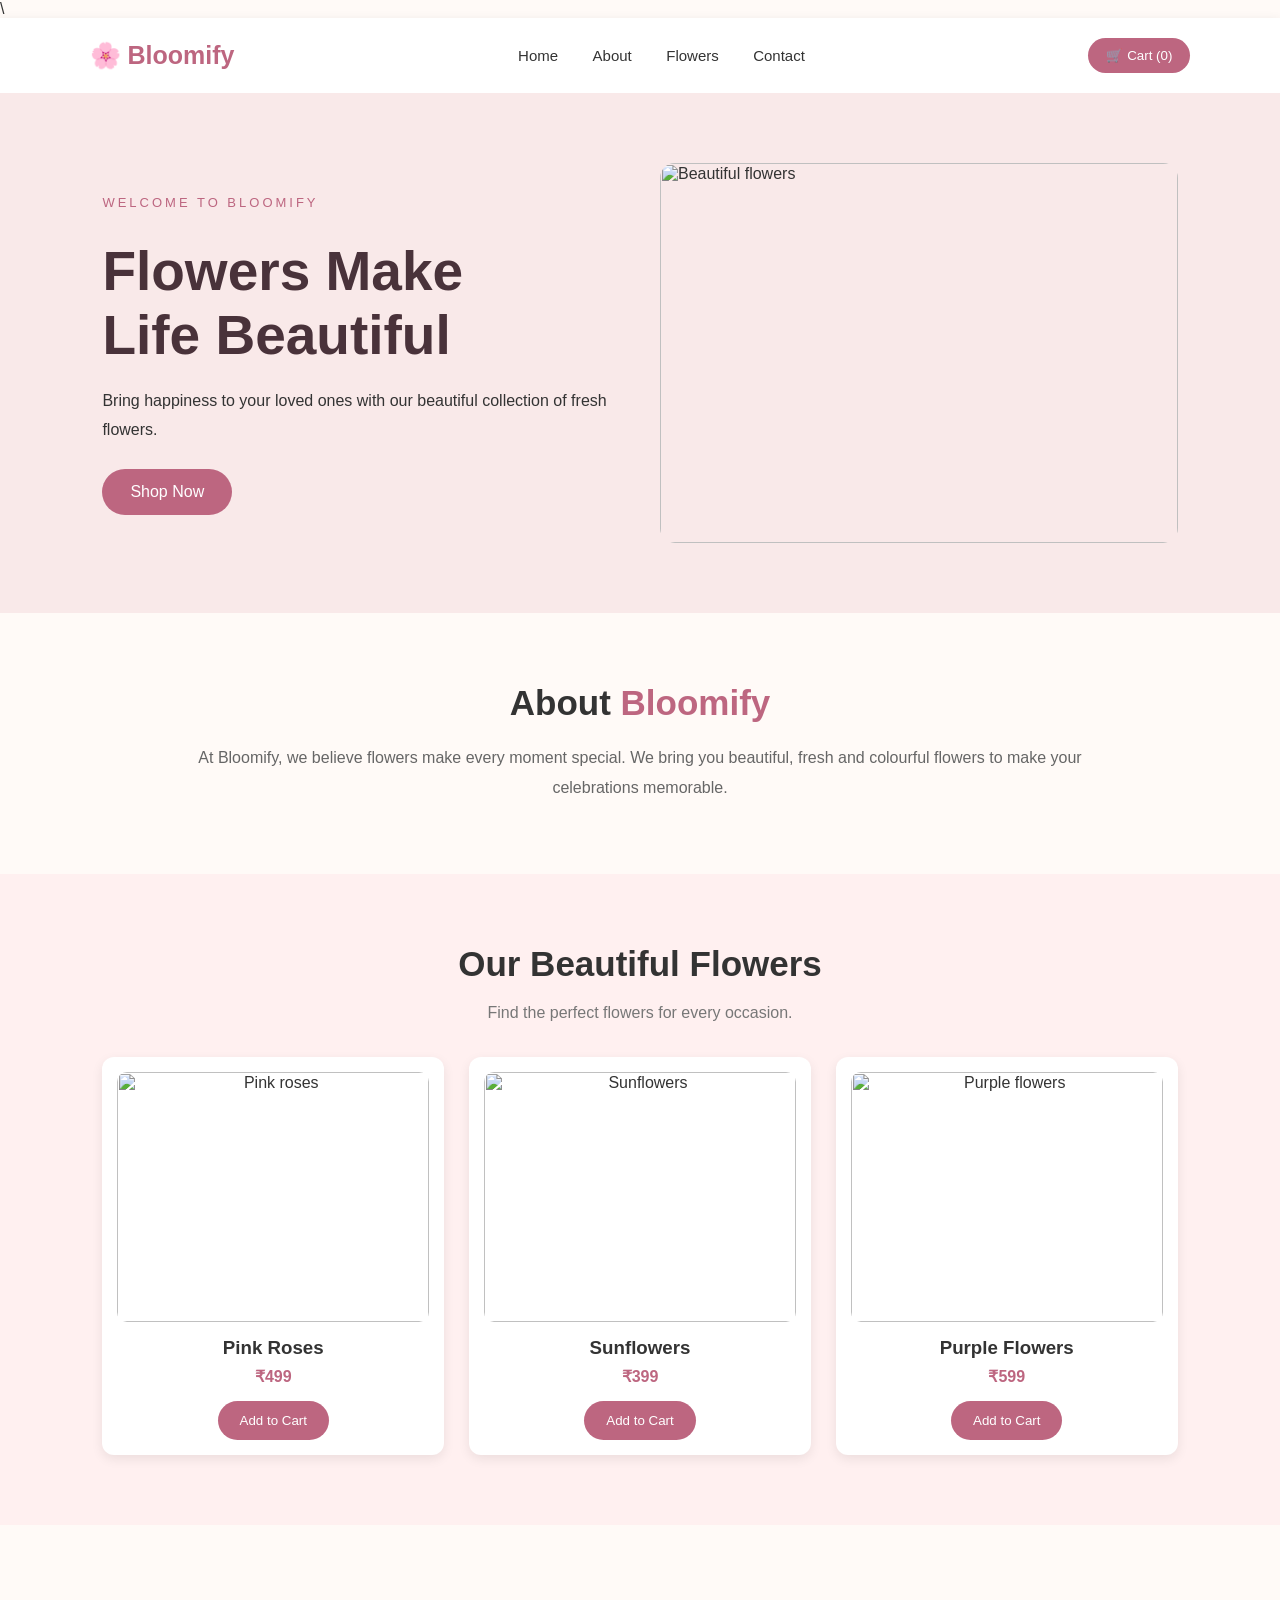
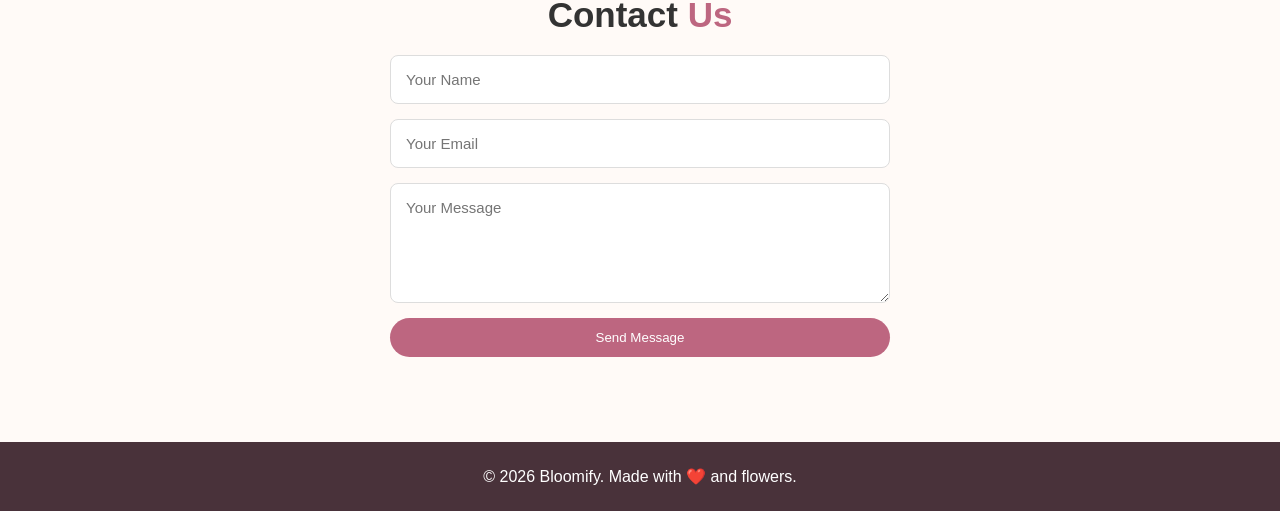
==== index.html @ a0b17ed4 "Initial Bloomify website" ====
\
<!DOCTYPE html>
<html lang="en">
<head>
    <meta charset="UTF-8">
    <meta name="viewport" content="width=device-width, initial-scale=1.0">

    <title>Bloomify - Flower Shop</title>

    <!-- Connect CSS file -->
    <link rel="stylesheet" href="style.css">
</head>

<body>

    <!-- Navigation Bar -->
    <header>
        <div class="logo">🌸 Bloomify</div>

        <nav>
            <a href="#home">Home</a>
            <a href="#about">About</a>
            <a href="#flowers">Flowers</a>
            <a href="#contact">Contact</a>
        </nav>

        <button class="cart-btn" onclick="showCart()">
            🛒 Cart (<span id="cart-count">0</span>)
        </button>
    </header>


    <!-- Hero Section -->
    <section class="hero" id="home">

        <div class="hero-content">
            <p class="small-heading">WELCOME TO BLOOMIFY</p>

            <h1>Flowers Make<br>Life Beautiful</h1>

            <p>
                Bring happiness to your loved ones with
                our beautiful collection of fresh flowers.
            </p>

            <a href="#flowers" class="shop-btn">Shop Now</a>
        </div>

        <div class="hero-image">
            <img
                src="https://images.unsplash.com/photo-1490750967868-88aa4486c946?w=900"
                alt="Beautiful flowers">
        </div>

    </section>


    <!-- About Section -->
    <section class="about" id="about">

        <h2>About <span>Bloomify</span></h2>

        <p>
            At Bloomify, we believe flowers make every moment special.
            We bring you beautiful, fresh and colourful flowers
            to make your celebrations memorable.
        </p>

    </section>


    <!-- Flowers Section -->
    <section class="flowers" id="flowers">

        <h2>Our Beautiful Flowers</h2>

        <p class="section-description">
            Find the perfect flowers for every occasion.
        </p>

        <div class="flower-container">

            <div class="flower-card">
                <img src="https://images.unsplash.com/photo-1494972308805-463bc619d34e?w=600"
                     alt="Pink roses">

                <h3>Pink Roses</h3>
                <p>₹499</p>

                <button onclick="addToCart('Pink Roses', 499)">
                    Add to Cart
                </button>
            </div>


            <div class="flower-card">
                <img src="https://images.unsplash.com/photo-1470252649378-9c29740c9fa8?w=600"
                     alt="Sunflowers">

                <h3>Sunflowers</h3>
                <p>₹399</p>

                <button onclick="addToCart('Sunflowers', 399)">
                    Add to Cart
                </button>
            </div>


            <div class="flower-card">
                <img src="https://images.unsplash.com/photo-1499002238440-d264edd596ec?w=600"
                     alt="Purple flowers">

                <h3>Purple Flowers</h3>
                <p>₹599</p>

                <button onclick="addToCart('Purple Flowers', 599)">
                    Add to Cart
                </button>
            </div>

        </div>

    </section>


    <!-- Contact Section -->
    <section class="contact" id="contact">

        <h2>Contact <span>Us</span></h2>

        <form id="contactForm">

            <input type="text" placeholder="Your Name" required>

            <input type="email" placeholder="Your Email" required>

            <textarea placeholder="Your Message" required></textarea>

            <button type="submit">Send Message</button>

        </form>

        <p id="form-message"></p>

    </section>


    <!-- Footer -->
    <footer>
        <p>© 2026 Bloomify. Made with ❤️ and flowers.</p>
    </footer>


    <!-- Connect JavaScript file -->
    <script src="script.js"></script>

</body>
</html>
---- style.css ----
/* Basic Styling */
* {
    margin: 0;
    padding: 0;
    box-sizing: border-box;
}

html {
    scroll-behavior: smooth;
}

body {
    font-family: Arial, sans-serif;
    background-color: #fffaf7;
    color: #333;
}

/* Navigation Bar */
header {
    display: flex;
    justify-content: space-between;
    align-items: center;
    padding: 20px 7%;
    background-color: white;
    box-shadow: 0 2px 10px rgba(0,0,0,0.08);
}

.logo {
    font-size: 25px;
    font-weight: bold;
    color: #bd6680;
}

nav a {
    text-decoration: none;
    color: #333;
    margin: 0 15px;
    font-size: 15px;
}

nav a:hover {
    color: #bd6680;
}

.cart-btn {
    padding: 10px 18px;
    border: none;
    background-color: #bd6680;
    color: white;
    border-radius: 20px;
    cursor: pointer;
}

/* Hero Section */
.hero {
    display: flex;
    align-items: center;
    justify-content: space-between;
    padding: 70px 8%;
    gap: 40px;
    background-color: #f9e9e9;
}

.hero-content {
    flex: 1;
}

.small-heading {
    color: #bd6680;
    letter-spacing: 3px;
    font-size: 13px;
    margin-bottom: 20px;
}

.hero h1 {
    font-size: 55px;
    color: #49323a;
    margin-bottom: 20px;
}

.hero-content p {
    line-height: 1.8;
    margin-bottom: 25px;
}

.shop-btn {
    display: inline-block;
    background-color: #bd6680;
    color: white;
    padding: 14px 28px;
    text-decoration: none;
    border-radius: 25px;
}

.shop-btn:hover {
    background-color: #93475f;
}

.hero-image {
    flex: 1;
}

.hero-image img {
    width: 100%;
    height: 380px;
    object-fit: cover;
    border-radius: 15px;
}

/* About Section */
.about {
    text-align: center;
    padding: 70px 15%;
}

h2 {
    font-size: 35px;
    margin-bottom: 20px;
}

h2 span {
    color: #bd6680;
}

.about p {
    line-height: 1.9;
    color: #666;
}

/* Flowers Section */
.flowers {
    background-color: #fff0f0;
    padding: 70px 8%;
    text-align: center;
}

.section-description {
    color: #777;
    margin-bottom: 35px;
}

.flower-container {
    display: grid;
    grid-template-columns: repeat(3, 1fr);
    gap: 25px;
}

.flower-card {
    background-color: white;
    padding: 15px;
    border-radius: 12px;
    box-shadow: 0 4px 12px rgba(0,0,0,0.08);
}

.flower-card img {
    width: 100%;
    height: 250px;
    object-fit: cover;
    border-radius: 10px;
}

.flower-card h3 {
    margin: 15px 0 8px;
}

.flower-card p {
    color: #bd6680;
    font-weight: bold;
    margin-bottom: 15px;
}

.flower-card button,
.contact button {
    background-color: #bd6680;
    color: white;
    border: none;
    padding: 12px 22px;
    border-radius: 20px;
    cursor: pointer;
}

.flower-card button:hover,
.contact button:hover {
    background-color: #93475f;
}

/* Contact Section */
.contact {
    text-align: center;
    padding: 70px 10%;
}

.contact form {
    max-width: 500px;
    margin: auto;
    display: flex;
    flex-direction: column;
    gap: 15px;
}

.contact input,
.contact textarea {
    padding: 15px;
    border: 1px solid #ddd;
    border-radius: 8px;
    font-size: 15px;
    font-family: Arial, sans-serif;
}

.contact textarea {
    resize: vertical;
    min-height: 120px;
}

#form-message {
    margin-top: 15px;
    color: #58815c;
}

/* Footer */
footer {
    background-color: #49323a;
    color: white;
    text-align: center;
    padding: 25px;
}

/* Mobile Responsive Design */
@media (max-width: 768px) {

    header {
        flex-wrap: wrap;
        gap: 15px;
    }

    nav {
        order: 3;
        width: 100%;
        display: flex;
        justify-content: center;
        flex-wrap: wrap;
        gap: 10px;
    }

    nav a {
        margin: 5px;
    }

    .hero {
        flex-direction: column;
        text-align: center;
    }

    .hero h1 {
        font-size: 40px;
    }

    .hero-image img {
        height: 280px;
    }

    .flower-container {
        grid-template-columns: 1fr;
    }

    .about {
        padding: 60px 8%;
    }
}
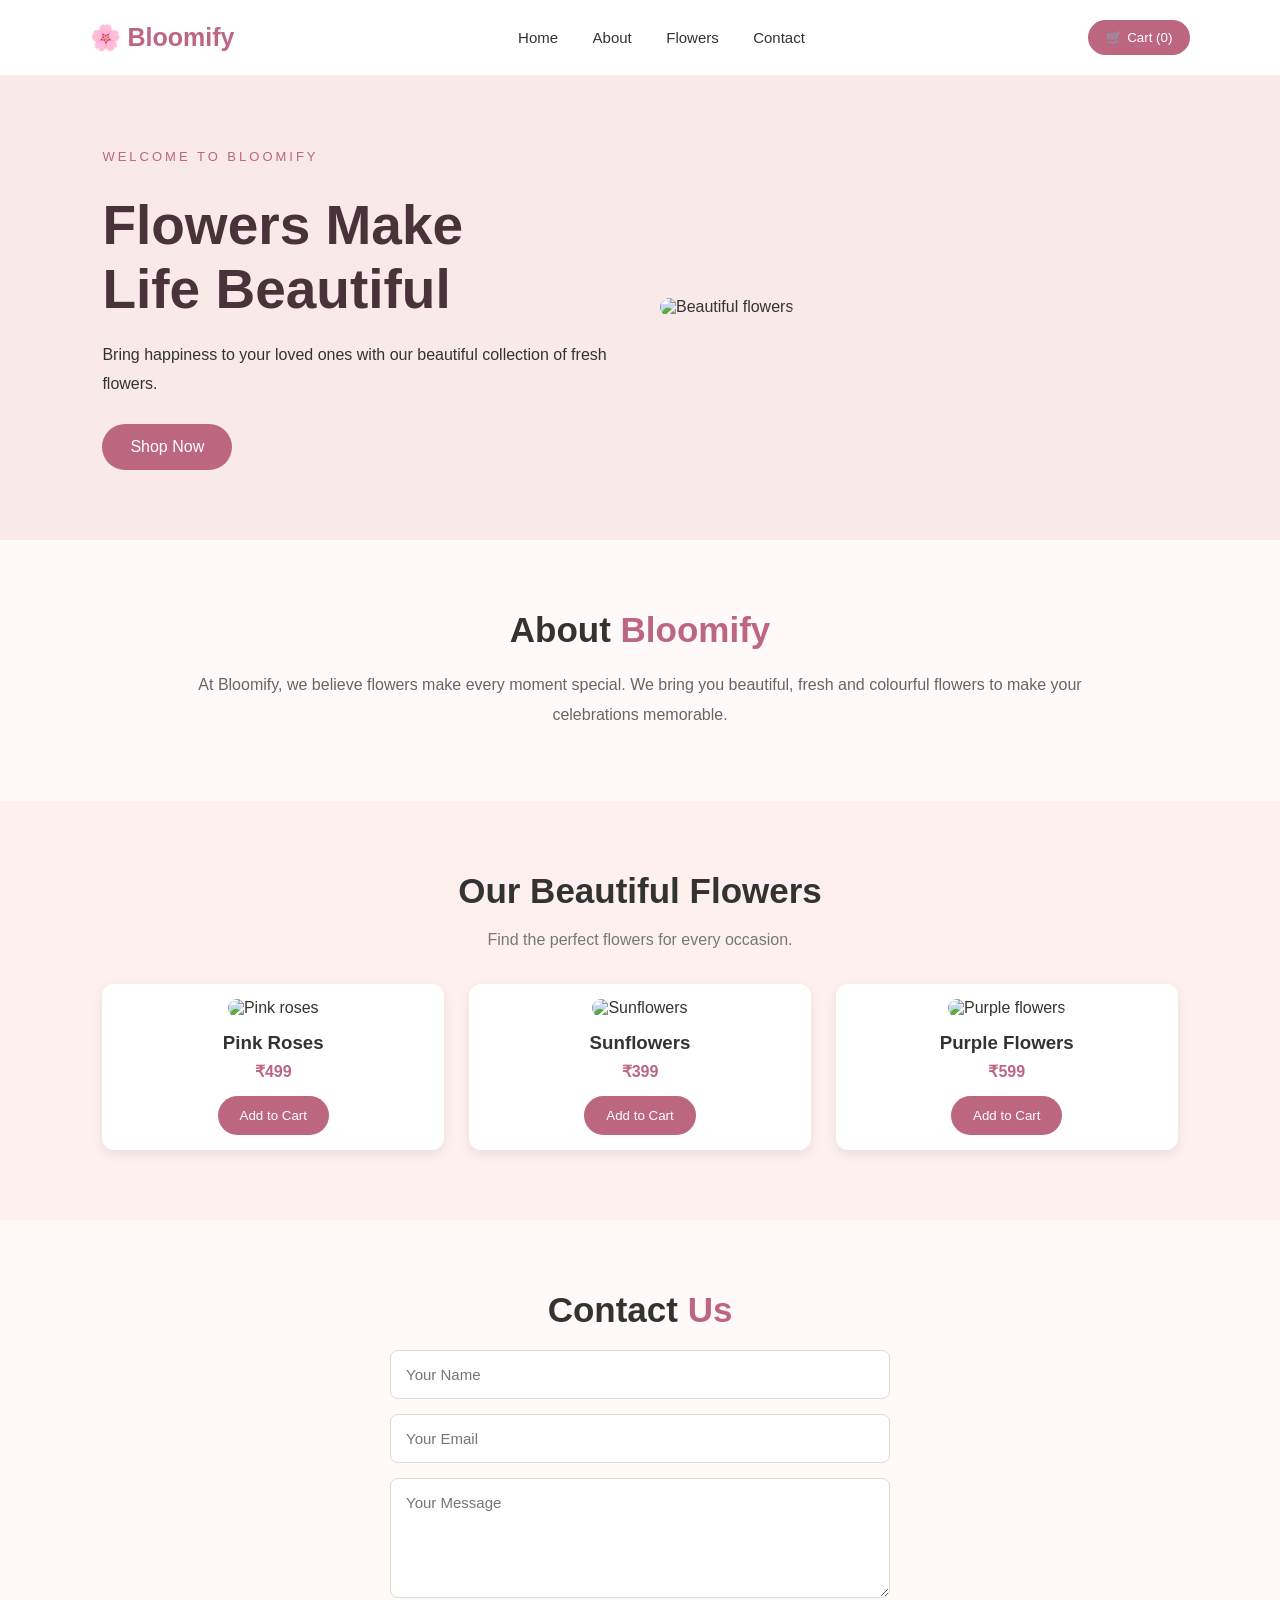
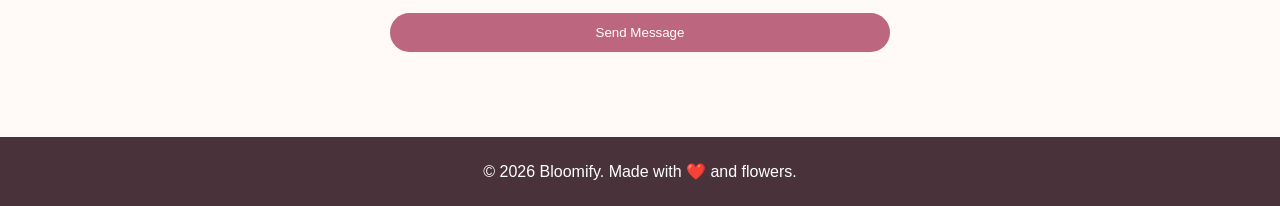
==== commit 62563753: "Changes in html" ====
--- a/index.html
+++ b/index.html
@@ -1,11 +1,11 @@
-\
+
 <!DOCTYPE html>
 <html lang="en">
 <head>
     <meta charset="UTF-8">
     <meta name="viewport" content="width=device-width, initial-scale=1.0">
 
-    <title>Bloomify - Flower Shop</title>
+    <title>Bloomify Flowers - Flower Shop</title>
 
     <!-- Connect CSS file -->
     <link rel="stylesheet" href="style.css">
